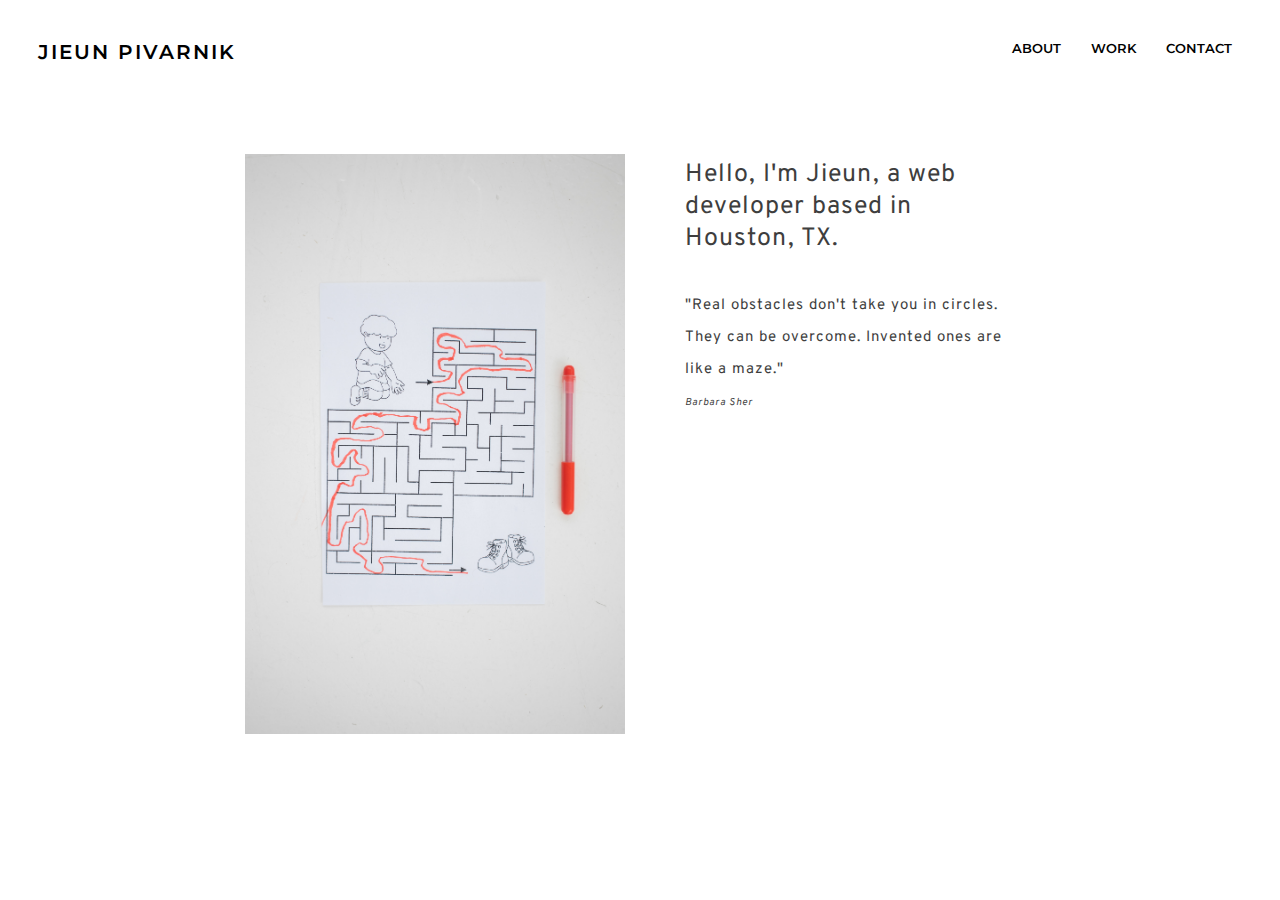
==== index.html @ 31a19d07 "nav link modified" ====
<!DOCTYPE html>
<html lang="en">
<head>
    <meta charset="UTF-8">
    <meta http-equiv="X-UA-Compatible" content="IE=edge">
    <meta name="viewport" content="width=device-width, initial-scale=1.0">
    <title>JIEUN PIVARNIK</title>
    <link rel="stylesheet" href="css/style.css">
    <script defer src="js/script.js"></script>
</head>

<body>
    <header>
        <div> JIEUN PIVARNIK</div>
        <nav class = "flex-container">
            <div><a href="about/index.html">ABOUT</a></div>
            <div><a href="work/index.html">WORK</a></div>
            <div><a href="contact/index.html">CONTACT</a></div>
        </nav> 
    </header>
    <section class = "main flex-container">
        <img class="format" src="img/main1.jpg" alt="image">
        <div class = "main-text format">
            <p style = "padding: 20px;">Hello, I'm Jieun, a web developer based in Houston, TX. <br><br>
                <span id = "quote">"Real obstacles don't take you in circles. They can be overcome. Invented ones are like a maze." <br> <i style = "font-size: 10px;">Barbara Sher</i> </span> </p>
                
                
                <!-- <span id = "text">I enjoy finding solutions and creating beautiful objects for web. Check out my work, and let me know if you want to build something nice. </span> </p> 
           -->
            <!-- <p></p>
             -->
        </div>
                
                
        
        <!-- <p>Hello, I'm Jieun, a web developer based in Houston, TX. <br><br><span id = "text">I enjoy finding solutions and creating beautiful objects for web.  Check out my work, and let me know if you want to build something nice. </span>  </p> -->
      
    </section>

    </section>
    <footer>

    </footer>

</body>
</html>
---- css/style.css ----
@import url('https://fonts.googleapis.com/css2?family=Inconsolata:wght@400;500&family=Montserrat:wght@600&family=Overpass:wght@100;200;300;400&display=swap');
*{
    box-sizing: border-box;
}

/* header */
header > div, .work, .catagory{
    font-family: Montserrat, sans-serif;
    font-size: 20px;
    letter-spacing: 2px;
    font-weight: 600;
}
header{

    display: flex; 
    justify-content: space-between;
    margin: 20px; 
    font-family: Montserrat, sans-serif;
    font-weight: 600;
    font-size: 13px;
}
/* flex container  */
.flex-container{
    display: flex;
    justify-content: center; 
}
.format{
    font-family: Overpass, sans-serif;
    color: #3e3e3e; 
    width: 400px; 
    height: 600px;
    padding: 10px; 
    margin: 50px 20px 50px; 
    font-size: 25px; 
    letter-spacing: 1px;
}

.flex-container > div, header > div{
    padding: 10px;
    margin: 10px 10px 0 0; 
}

.catagory, .work {
    margin: 50px 0 0 0; 
    text-align: center;
}

.main-text{
    display: flex; 
    flex-direction: column;
    justify-content: space-between;
    padding: 30px; 
}

#text, #quote {
    font-size: 15px;
}

.about-box > p{
    font-size: 15px;
    border: 1px solid lightgrey;
    margin: 10px 10px 0 0;
    width: 375px; 
    height: 350px;
    padding: 30px;
    line-height: 22px;  
    
}
.work-preview{
    gap: 30px;
    margin: 100px 0px; 
}
.work-preview > img{
    margin: 100px 0; 
}
.about{
    font-family: Overpass, sans-serif;monospace; 
    color: #3e3e3e; 
    font-size: 18px;
    font-weight: 400;
    margin: 100px 0 0 0;
    padding: 20px;
   
}

.skills{
    border: 1px solid lightgrey;
    margin: 10px 10px 0 0;
    width: 375px; 
    height: 350px;
}
.tech-skills{
    display: flex;
    justify-content:center;
    gap: 20px; 
    margin: 30px 0 40px 0;

}

.soft-skills{
    display: flex;
    justify-content: center;
    gap: 20px; 
    margin: 30px 0 0 0; 
}
.tech-skills > img{
    width: 13%;
    height: 13%;
}

.soft-skills > img{
    width: 18%;
    height: 18%;
}
.text{
    margin: 0 0 40px 0;
    display: flex;
    gap: 10px;
    font-size: 13px;
    justify-content: center;
}
h3, .interest >p{
    text-align: center;
   
}
.interest{
    margin: 10px; 
    width: 375px;
    height: 350px;
    border: 1px solid lightgrey;
    font-size: 15px;
    text-align: center;
}

#icon{
    width: 85px; 
    height: 80px; 
    border-radius: 100%;
}
.box > a {
    font-family: Arial, Helvetica, sans-serif;
    font-size: 13px;
    color: black;
    display: flex; 
    flex-direction: column;
    align-items: center;
    
}
.contact{
    margin: 100px 0 0 0;
    padding: 20px;
    /* border: 1px solid lightgrey; */
}
.box{
    border: 1px solid lightgrey;
    padding: 50px 100px;
    margin: 0 0 50px 0; 
    display: flex;
    justify-content: center;
    gap: 30px;

    
}
a:link{
    text-decoration: none;
    color: black;
}
a:visited {
    color: black;
  }

#cat-pic{
    margin: 20px;
    padding: 10px;
    width: 50%;
    height: auto; 
}
.contact{
    display: flex;
    flex-direction: column;
    align-items: center;
}
/* Media query for mobile phone */
@media screen and (max-width: 600px) {

    header{
        font-size: 11px;
    }
   
    .flex-container > div, header > div{
        padding: 0;
        
    }

    .main, .work-preview, .about-box{
       
        display: flex; 
        flex-direction: column;
        align-items: center;
        font-size: 20px; 
        
    }

    .main > img, .main-text{
        margin: 20px;
        width: 90%; 
        height: 90%; 
    }
    .work-preview, .about{
        margin: 75px 0 0 0; 
        gap: 0; 
        font-size: 15px; 
    }
    .work-preview >img{ 
        margin: 20px 0 0 0; 
        width: 60%;
        height: 60%;
    }
    #cat-pic{

        margin: 10px 0 0 0; 
        width: 80%;
        height: auto;
    }
   
    .about > img{
        width: 15%;
        height: 15%;
    }
   
    .box{
        margin: 50px 0 0 0; 
        display: block;
        padding: 70px 120px;
    }
#icon {
    width: 50%;
    height: auto;
   }
    .tech-skills > img{
        width: 13%;
        height: auto;
    }
    
    .soft-skills > img{
        width: 22%;
        height: auto;
    }
    h3{
        font-size: 18px;
    }
    .text{  
        gap: 20px;
    }
    .contact{
        margin: 30px 0 0 0; 
      
    }
    iframe{
        width: 120%
    }
}
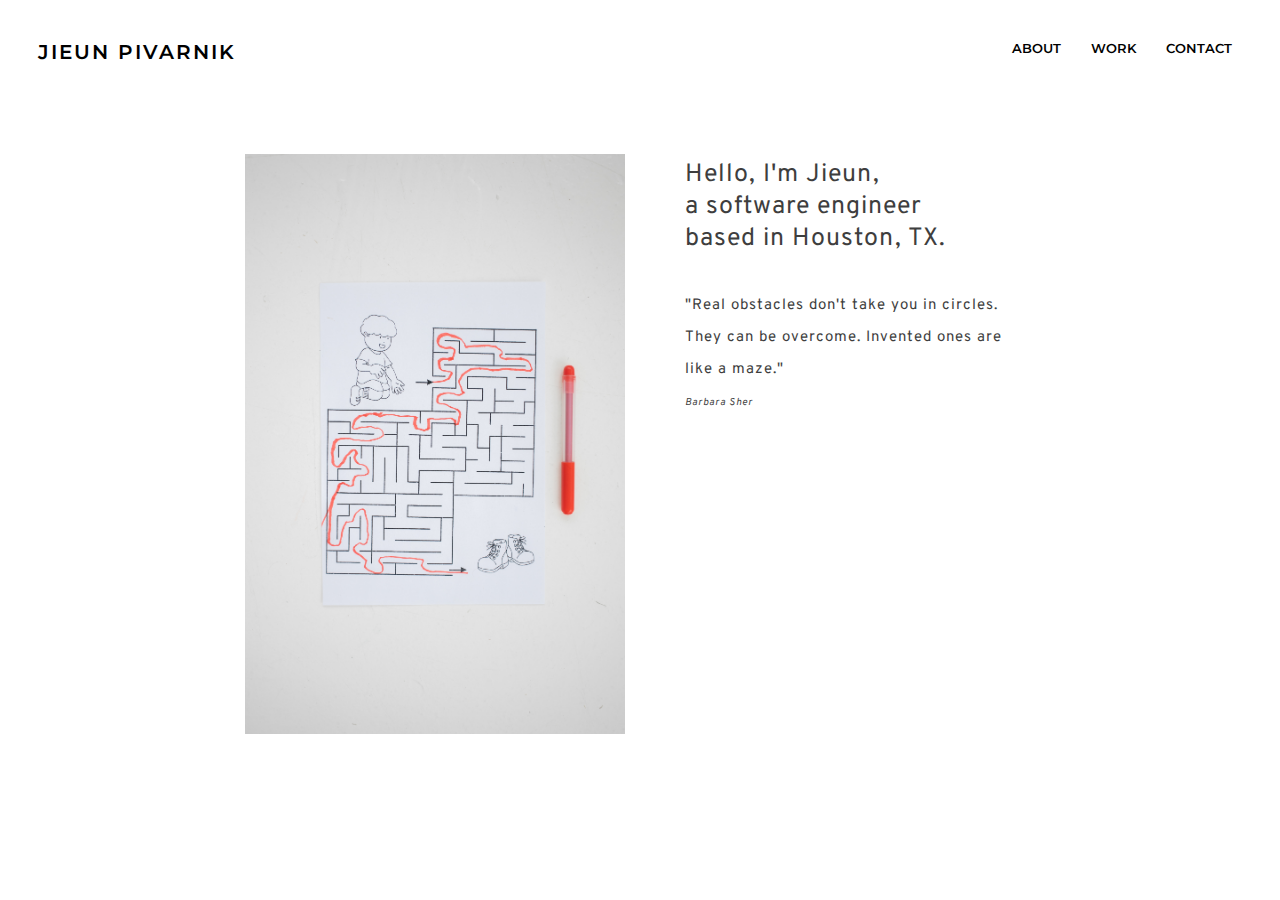
==== commit 1fdf4d5c: "final push" ====
--- a/index.html
+++ b/index.html
@@ -5,42 +5,25 @@
     <meta http-equiv="X-UA-Compatible" content="IE=edge">
     <meta name="viewport" content="width=device-width, initial-scale=1.0">
     <title>JIEUN PIVARNIK</title>
-    <link rel="stylesheet" href="css/style.css">
-    <script defer src="js/script.js"></script>
+    <link rel="stylesheet" href="style.css">
+    <script defer src="script.js"></script>
 </head>
 
 <body>
     <header>
-        <div> JIEUN PIVARNIK</div>
+        <div><a href="index.html">JIEUN PIVARNIK</a></div>
         <nav class = "flex-container">
-            <div><a href="about/index.html">ABOUT</a></div>
-            <div><a href="work/index.html">WORK</a></div>
-            <div><a href="contact/index.html">CONTACT</a></div>
+            <div><a href="about.html">ABOUT</a></div>
+            <div><a href="work.html">WORK</a></div>
+            <div><a href="contact.html">CONTACT</a></div>
         </nav> 
     </header>
     <section class = "main flex-container">
         <img class="format" src="img/main1.jpg" alt="image">
-        <div class = "main-text format">
-            <p style = "padding: 20px;">Hello, I'm Jieun, a web developer based in Houston, TX. <br><br>
-                <span id = "quote">"Real obstacles don't take you in circles. They can be overcome. Invented ones are like a maze." <br> <i style = "font-size: 10px;">Barbara Sher</i> </span> </p>
+        <div id = "main-text" class = "main-text format">
+            <p class = "animate" >Hello, I'm Jieun, <br>a software engineer <br>based in Houston, TX. <br><br>
+                <span id = "quote" class = "animate2">"Real obstacles don't take you in circles. They can be overcome. Invented ones are like a maze." <br> <i style = "font-size: 10px;">Barbara Sher</i> </span> </p>
                 
-                
-                <!-- <span id = "text">I enjoy finding solutions and creating beautiful objects for web. Check out my work, and let me know if you want to build something nice. </span> </p> 
-           -->
-            <!-- <p></p>
-             -->
         </div>
-                
-                
-        
-        <!-- <p>Hello, I'm Jieun, a web developer based in Houston, TX. <br><br><span id = "text">I enjoy finding solutions and creating beautiful objects for web.  Check out my work, and let me know if you want to build something nice. </span>  </p> -->
-      
-    </section>
-
-    </section>
-    <footer>
-
-    </footer>
-
 </body>
 </html>--- a/style.css
+++ b/style.css
@@ -0,0 +1,307 @@
+@import url('https://fonts.googleapis.com/css2?family=Inconsolata:wght@400;500&family=Montserrat:wght@600&family=Overpass:wght@100;200;300;400&display=swap');
+*{
+    box-sizing: border-box;
+}
+
+/* header */
+header > div, .work, .catagory{
+    font-family: Montserrat, sans-serif;
+    font-size: 20px;
+    letter-spacing: 2px;
+    font-weight: 600;
+}
+header{
+
+    display: flex; 
+    justify-content: space-between;
+    margin: 20px; 
+    font-family: Montserrat, sans-serif;
+    font-weight: 600;
+    font-size: 13px;
+}
+
+/* flex container and format  */
+.flex-container{
+    display: flex;
+    justify-content: center; 
+}
+.flex-container > div, header > div{
+    padding: 10px;
+    margin: 10px 10px 0 0; 
+}
+.format{
+    font-family: Overpass, sans-serif;
+    color: #3e3e3e; 
+    width: 400px; 
+    height: 600px;
+    padding: 10px; 
+    margin: 50px 20px 50px; 
+    font-size: 25px; 
+    letter-spacing: 1px;
+}
+
+/* Main page contents */
+
+.main-text{
+    display: flex; 
+    flex-direction: column;
+    justify-content: space-between;
+}
+.main-text > p{
+    padding: 20px;
+}
+#text, #quote {
+    font-size: 15px;
+}
+
+/* About, Skills */
+.about{
+    font-family: Overpass, sans-serif;monospace; 
+    color: #3e3e3e; 
+    font-size: 18px;
+    font-weight: 400;
+    margin: 100px 0 0 0;
+    padding: 20px;
+}
+.about-box > p{
+    font-size: 15px;
+    border: 1px solid lightgrey;
+    margin: 10px 10px 0 0;
+    width: 375px; 
+    height: 350px;
+    padding: 30px;
+    line-height: 22px;  
+    
+}
+.skills{
+    border: 1px solid lightgrey;
+    margin: 10px 10px 0 0;
+    width: 375px; 
+    height: 350px;
+}
+.tech-skills{
+    display: flex;
+    justify-content:center;
+    gap: 20px; 
+    margin: 30px 0 40px 0;
+}
+.soft-skills{
+    display: flex;
+    justify-content: center;
+    gap: 20px; 
+    margin: 30px 0 0 0; 
+}
+.tech-skills > img{
+    width: 13%;
+    height: 13%;
+}
+
+.soft-skills > img{
+    width: 18%;
+    height: 18%;
+}
+.skill-description{
+    margin: 0 0 40px 0;
+    display: flex;
+    gap: 10px;
+    font-size: 13px;
+    justify-content: center;
+}
+
+h3, .interest >p{
+    text-align: center;
+   
+}
+.interest{
+    margin: 10px; 
+    width: 375px;
+    height: 350px;
+    border: 1px solid lightgrey;
+    font-size: 15px;
+    text-align: center;
+}
+
+#icon{
+    width: 85px; 
+    height: 80px; 
+    border-radius: 100%;
+}
+.box > a {
+    font-family: Arial, Helvetica, sans-serif;
+    font-size: 13px;
+    color: black;
+    display: flex; 
+    flex-direction: column;
+    align-items: center;
+    
+}
+.box{
+    border: 1px solid lightgrey;
+    padding: 50px 100px;
+    margin: 0 0 50px 0; 
+    display: flex;
+    justify-content: center;
+    gap: 30px;
+}
+
+#cat-pic{
+    margin: 20px;
+    padding: 10px;
+    width: 50%;
+    height: auto; 
+}
+.format2{
+    font-size: 12px; 
+    font-style: italic;
+}
+
+/* Work page contents */
+.work {
+    margin: 50px 0 0 0; 
+    text-align: center;
+}
+
+.work-preview{
+    gap: 30px;
+    margin: 100px 0px; 
+}
+.work-preview > img, #fade{
+    margin: 100px 0; 
+}
+
+#fade {
+    width:250px;
+    height:200px;
+    transition: background-image 1s ease-in-out;
+    background-image:url("img/project1.png");
+  }
+  
+#fade:hover {
+    background-image:url("img/weather_app.png");
+    
+}
+
+/* Contact page  */
+.contact{
+    display: flex;
+    flex-direction: column;
+    align-items: center;
+    margin: 100px 0 0 0;
+    padding: 20px;
+}
+  
+/* Link behavior */
+a:link{
+    text-decoration: none;
+    color: black;
+}
+a:visited {
+    color: black;
+}
+
+/* Add animation to "page content" Code modified from W3school.com */
+  .animate {
+    position: relative;
+    -webkit-animation-name: animatebottom;
+    -webkit-animation-duration: 1s;
+    animation-name: animatebottom;
+    animation-duration: 1s
+  }
+  .animate2 {
+    position: relative;
+    -webkit-animation-name: animatebottom;
+    -webkit-animation-duration: 2s;
+    animation-name: animatebottom;
+    animation-duration: 3s
+  }  
+  @-webkit-keyframes animatebottom {
+    from { bottom:-100px; opacity:0 } 
+    to { bottom:0px; opacity:1 }
+  }
+  
+  @keyframes animatebottom { 
+    from{ bottom:-100px; opacity:0 } 
+    to{ bottom:0; opacity:1 }
+  }
+
+/* Media query for mobile phone */
+@media screen and (max-width: 600px) {
+
+    header{
+        font-size: 11px;
+    }
+    .flex-container > div, header > div{
+        padding: 0;
+        
+    }
+    .main, .work-preview, .about-box{
+       
+        display: flex; 
+        flex-direction: column;
+        align-items: center;
+        font-size: 20px; 
+    }
+
+    .main > img, .main-text{
+        margin: 20px;
+        width: 90%; 
+        height: 90%; 
+    }
+   
+    .about > img{
+        width: 15%;
+        height: 15%;
+    }
+    .box{
+        margin: 50px 0 0 0; 
+        display: block;
+        padding: 70px 120px;
+    }
+    #icon {
+    width: 50%;
+    height: auto;
+   }
+    .tech-skills > img{
+        width: 13%;
+        height: auto;
+    }
+    
+    .soft-skills > img{
+        width: 22%;
+        height: auto;
+    }
+    h3{
+        font-size: 18px;
+    }
+    .text{  
+        gap: 20px;
+    }
+    #cat-pic{
+
+        margin: 10px 0 0 0; 
+        width: 60%;
+        height: auto;
+    }
+    .work-preview, .about{
+        margin: 75px 0 0 0; 
+        gap: 0; 
+        font-size: 15px; 
+    }
+    .work-preview >img, #fade{ 
+        margin: 20px 0 0 0; 
+        /* width: 60%;
+        height: 60%; */
+    }
+    .contact{
+        margin: 30px 0 0 0; 
+      
+    }
+    iframe{
+        width: 120%
+    }
+
+    button{
+        color:black;
+    }
+}
+
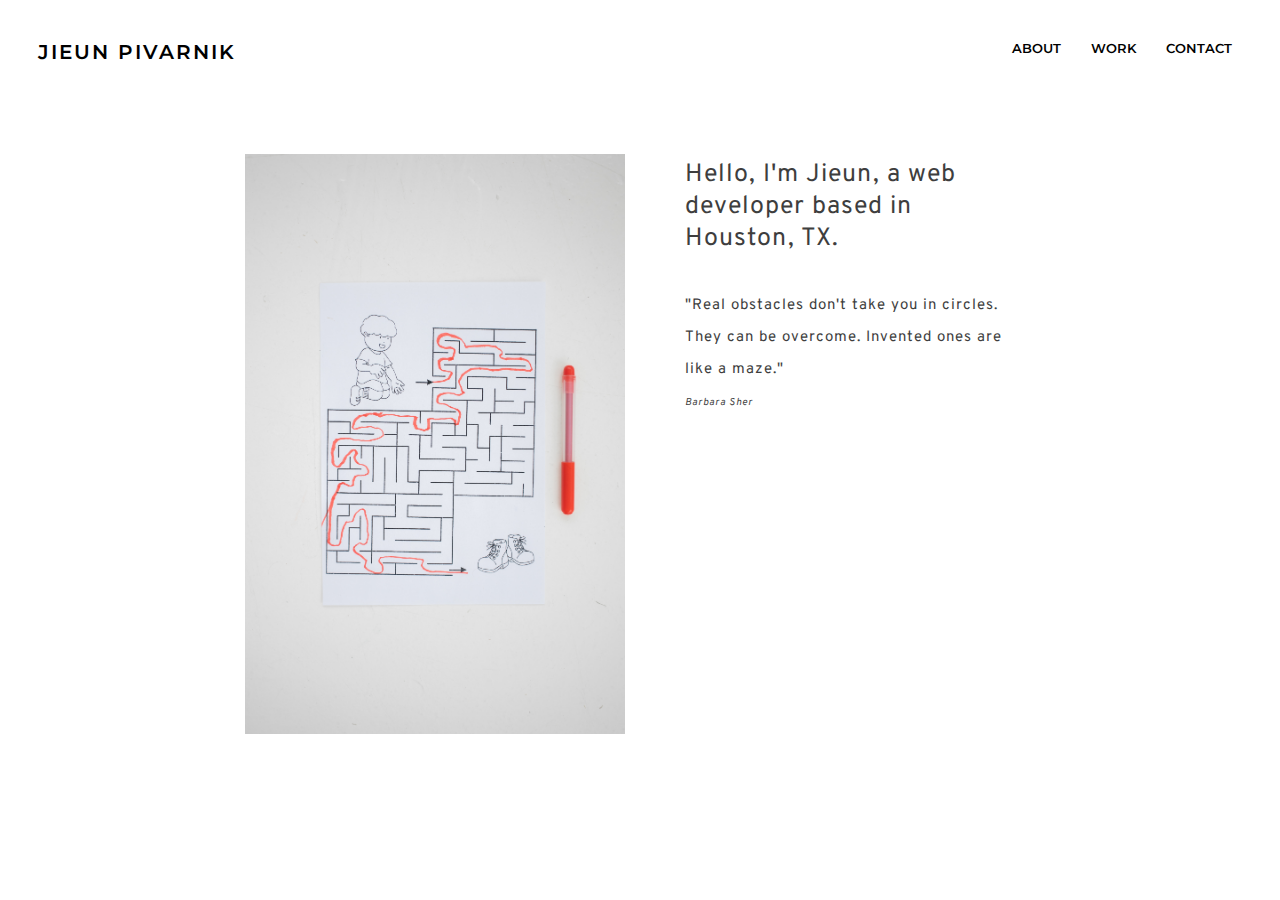
==== commit e55e0f12: "final push" ====
--- a/index.html
+++ b/index.html
@@ -21,7 +21,7 @@
     <section class = "main flex-container">
         <img class="format" src="img/main1.jpg" alt="image">
         <div id = "main-text" class = "main-text format">
-            <p class = "animate" >Hello, I'm Jieun, <br>a software engineer <br>based in Houston, TX. <br><br>
+            <p class = "animate" >Hello, I'm Jieun, a web developer based in Houston, TX. <br><br>
                 <span id = "quote" class = "animate2">"Real obstacles don't take you in circles. They can be overcome. Invented ones are like a maze." <br> <i style = "font-size: 10px;">Barbara Sher</i> </span> </p>
                 
         </div>
